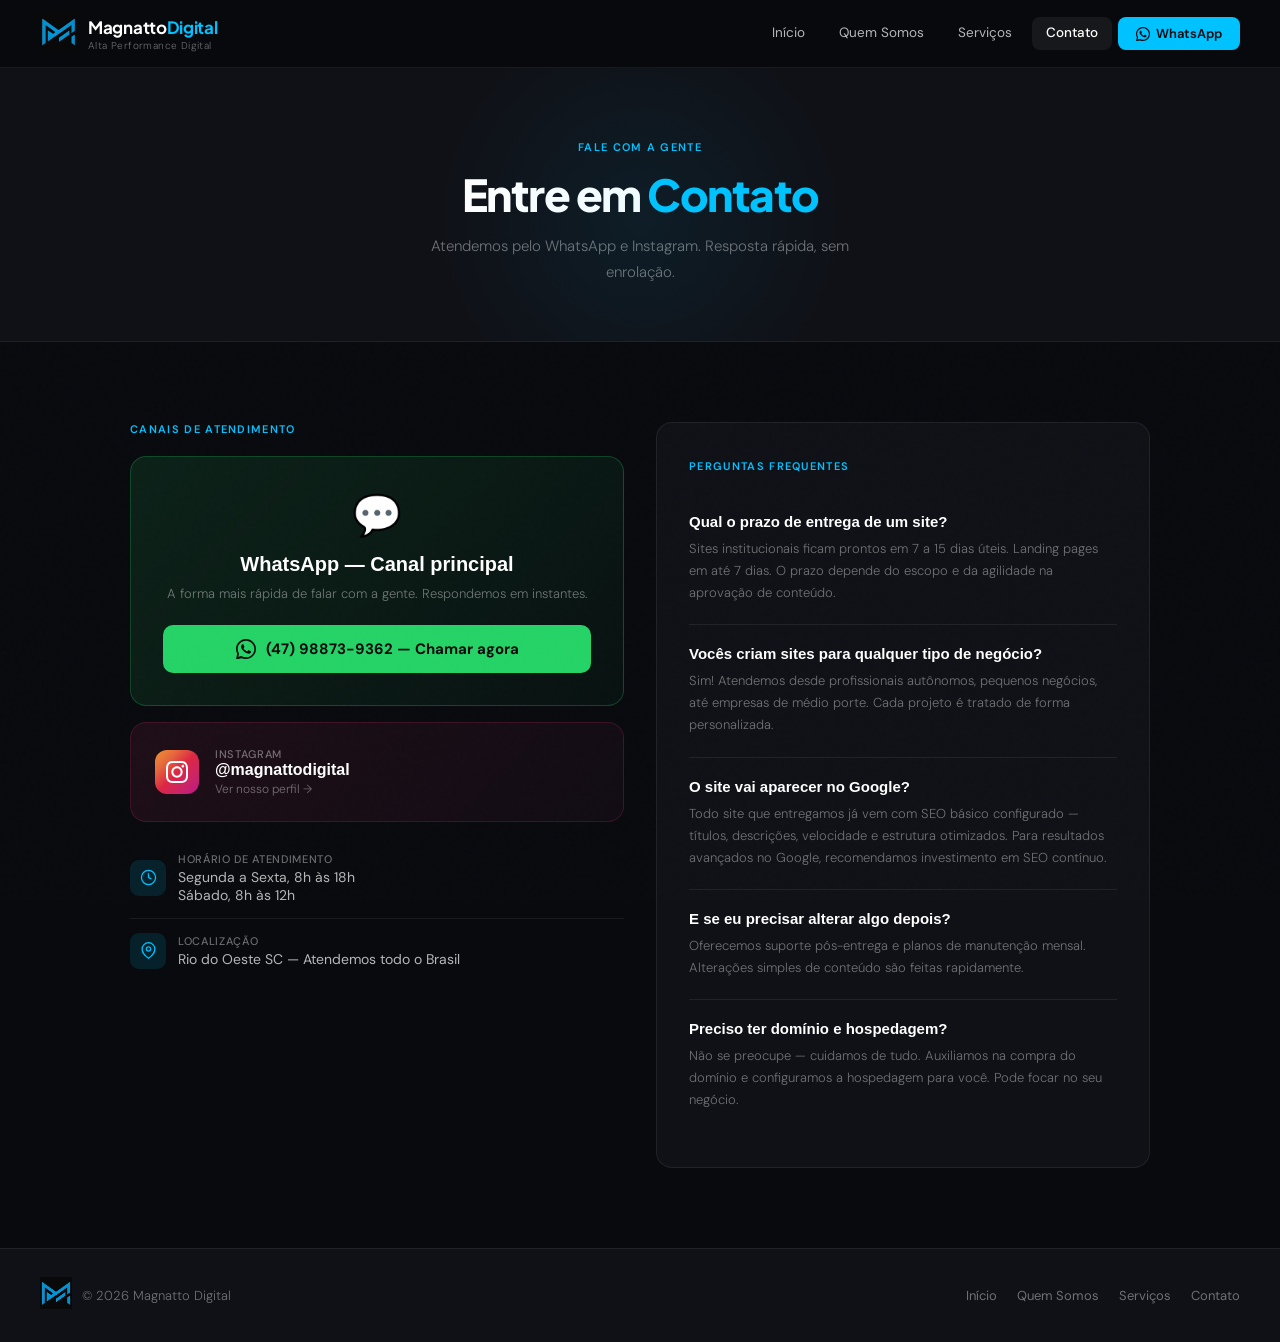
==== contato.html @ c5ee1d82 "Add files via upload" ====
<!DOCTYPE html>
<html lang="pt-BR">
<head>
  <meta charset="UTF-8"/>
  <meta name="viewport" content="width=device-width, initial-scale=1.0"/>
  <title>Contato — Magnatto Digital</title>
  <meta name="description" content="Entre em contato com a Magnatto Digital. Atendemos pelo WhatsApp e Instagram."/>
  <link rel="stylesheet" href="style.css"/>
  <link rel="icon" href="favicon.png" type="image/svg+xml"/>
  <style>
    .contact-box {
      background: var(--surface);
      border: 1px solid var(--border);
      border-radius: var(--radius-lg);
      padding: 36px 32px;
    }
    .wpp-big-card {
      background: linear-gradient(135deg, rgba(37,211,102,0.12), rgba(37,211,102,0.04));
      border: 1px solid rgba(37,211,102,0.25);
      border-radius: var(--radius-lg);
      padding: 32px;
      text-align: center;
      margin-bottom: 16px;
    }
    .wpp-big-card h3 {
      font-family: 'Syne', sans-serif;
      font-size: 20px;
      font-weight: 700;
      margin-bottom: 8px;
    }
    .wpp-big-card p {
      font-size: 13px;
      color: var(--white-40);
      margin-bottom: 20px;
      font-weight: 300;
      line-height: 1.6;
    }
    .ig-card {
      background: linear-gradient(135deg, rgba(225,48,108,0.1), rgba(193,53,132,0.05));
      border: 1px solid rgba(225,48,108,0.2);
      border-radius: var(--radius-lg);
      padding: 24px;
      display: flex;
      align-items: center;
      gap: 16px;
      text-decoration: none;
      transition: border-color 0.2s, transform 0.2s;
    }
    .ig-card:hover {
      border-color: rgba(225,48,108,0.4);
      transform: translateY(-2px);
    }
    .ig-icon {
      width: 44px;
      height: 44px;
      background: linear-gradient(135deg, #f09433, #e6683c, #dc2743, #cc2366, #bc1888);
      border-radius: 12px;
      display: flex;
      align-items: center;
      justify-content: center;
      flex-shrink: 0;
    }
    .ig-label { font-size: 11px; color: var(--white-40); text-transform: uppercase; letter-spacing: 0.06em; font-weight: 500; }
    .ig-handle { font-size: 16px; font-weight: 600; color: var(--white); font-family: 'Syne', sans-serif; }
    .faq-item {
      border-bottom: 1px solid var(--border);
      padding: 20px 0;
    }
    .faq-item:last-child { border-bottom: none; }
    .faq-q {
      font-family: 'Syne', sans-serif;
      font-size: 15px;
      font-weight: 600;
      color: var(--white);
      margin-bottom: 8px;
    }
    .faq-a {
      font-size: 13px;
      color: var(--white-40);
      line-height: 1.7;
      font-weight: 300;
    }
  </style>
</head>
<body>

<!-- NAVBAR -->
<nav class="nav">
  <a href="index.html" class="logo">
    <div class="logo-mark">
      <img src="favicon.png" alt="logo" style="width:37px;height:37px;">
    </div>
    <div>
      <div class="logo-text">Magnatto<span>Digital</span></div>
      <div class="logo-tagline">Alta Performance Digital</div>
    </div>
  </a>
  <div class="nav-links">
    <a href="index.html">Início</a>
    <a href="quem-somos.html">Quem Somos</a>
    <a href="servicos.html">Serviços</a>
    <a href="contato.html" class="active">Contato</a>
    <a href="#" class="nav-cta" data-wpp="">
      <svg width="14" height="14" viewBox="0 0 24 24" fill="currentColor"><path d="M17.472 14.382c-.297-.149-1.758-.867-2.03-.967-.273-.099-.471-.148-.67.15-.197.297-.767.966-.94 1.164-.173.199-.347.223-.644.075-.297-.15-1.255-.463-2.39-1.475-.883-.788-1.48-1.761-1.653-2.059-.173-.297-.018-.458.13-.606.134-.133.298-.347.446-.52.149-.174.198-.298.298-.497.099-.198.05-.371-.025-.52-.075-.149-.669-1.612-.916-2.207-.242-.579-.487-.5-.669-.51-.173-.008-.371-.01-.57-.01-.198 0-.52.074-.792.372-.272.297-1.04 1.016-1.04 2.479 0 1.462 1.065 2.875 1.213 3.074.149.198 2.096 3.2 5.077 4.487.709.306 1.262.489 1.694.625.712.227 1.36.195 1.871.118.571-.085 1.758-.719 2.006-1.413.248-.694.248-1.289.173-1.413-.074-.124-.272-.198-.57-.347z"/><path d="M12 0C5.373 0 0 5.373 0 12c0 2.123.554 4.118 1.522 5.847L.057 23.853a.5.5 0 0 0 .609.608l6.007-1.464A11.939 11.939 0 0 0 12 24c6.627 0 12-5.373 12-12S18.627 0 12 0zm0 22a9.952 9.952 0 0 1-5.093-1.396l-.363-.215-3.769.918.936-3.669-.236-.378A9.952 9.952 0 0 1 2 12C2 6.477 6.477 2 12 2s10 4.477 10 10-4.477 10-10 10z"/></svg>
      WhatsApp
    </a>
  </div>
  <button class="hamburger" id="hamburger" aria-label="Menu">
    <span></span><span></span><span></span>
  </button>
</nav>

<div class="mobile-menu" id="mobileMenu">
  <a href="index.html">Início</a>
  <a href="quem-somos.html">Quem Somos</a>
  <a href="servicos.html">Serviços</a>
  <a href="contato.html" class="active">Contato</a>
  <a href="#" class="mob-wpp" data-wpp="">
    <svg width="16" height="16" viewBox="0 0 24 24" fill="currentColor"><path d="M17.472 14.382c-.297-.149-1.758-.867-2.03-.967-.273-.099-.471-.148-.67.15-.197.297-.767.966-.94 1.164-.173.199-.347.223-.644.075-.297-.15-1.255-.463-2.39-1.475-.883-.788-1.48-1.761-1.653-2.059-.173-.297-.018-.458.13-.606.134-.133.298-.347.446-.52.149-.174.198-.298.298-.497.099-.198.05-.371-.025-.52-.075-.149-.669-1.612-.916-2.207-.242-.579-.487-.5-.669-.51-.173-.008-.371-.01-.57-.01-.198 0-.52.074-.792.372-.272.297-1.04 1.016-1.04 2.479 0 1.462 1.065 2.875 1.213 3.074.149.198 2.096 3.2 5.077 4.487.709.306 1.262.489 1.694.625.712.227 1.36.195 1.871.118.571-.085 1.758-.719 2.006-1.413.248-.694.248-1.289.173-1.413-.074-.124-.272-.198-.57-.347z"/><path d="M12 0C5.373 0 0 5.373 0 12c0 2.123.554 4.118 1.522 5.847L.057 23.853a.5.5 0 0 0 .609.608l6.007-1.464A11.939 11.939 0 0 0 12 24c6.627 0 12-5.373 12-12S18.627 0 12 0zm0 22a9.952 9.952 0 0 1-5.093-1.396l-.363-.215-3.769.918.936-3.669-.236-.378A9.952 9.952 0 0 1 2 12C2 6.477 6.477 2 12 2s10 4.477 10 10-4.477 10-10 10z"/></svg>
    Falar no WhatsApp
  </a>
</div>

<!-- PAGE HERO -->
<div class="page-hero">
  <div class="page-hero-glow"></div>
  <div class="section-label">Fale com a gente</div>
  <h1>Entre em <span style="color:var(--accent)">Contato</span></h1>
  <p>Atendemos pelo WhatsApp e Instagram. Resposta rápida, sem enrolação.</p>
</div>

<!-- CONTATO -->
<section class="section">
  <div class="contact-grid">

    <!-- CANAIS DE CONTATO -->
    <div>
      <div class="section-label" style="margin-bottom:20px;">Canais de atendimento</div>

      <div class="wpp-big-card">
        <div style="font-size:40px; margin-bottom:12px;">💬</div>
        <h3>WhatsApp — Canal principal</h3>
        <p>A forma mais rápida de falar com a gente. Respondemos em instantes.</p>
        <a href="#" class="btn-wpp" style="justify-content:center; width:100%; font-size:15px;" data-wpp="Olá! Vi o site da Magnatto Digital e gostaria de saber mais.">
          <svg width="20" height="20" viewBox="0 0 24 24" fill="currentColor"><path d="M17.472 14.382c-.297-.149-1.758-.867-2.03-.967-.273-.099-.471-.148-.67.15-.197.297-.767.966-.94 1.164-.173.199-.347.223-.644.075-.297-.15-1.255-.463-2.39-1.475-.883-.788-1.48-1.761-1.653-2.059-.173-.297-.018-.458.13-.606.134-.133.298-.347.446-.52.149-.174.198-.298.298-.497.099-.198.05-.371-.025-.52-.075-.149-.669-1.612-.916-2.207-.242-.579-.487-.5-.669-.51-.173-.008-.371-.01-.57-.01-.198 0-.52.074-.792.372-.272.297-1.04 1.016-1.04 2.479 0 1.462 1.065 2.875 1.213 3.074.149.198 2.096 3.2 5.077 4.487.709.306 1.262.489 1.694.625.712.227 1.36.195 1.871.118.571-.085 1.758-.719 2.006-1.413.248-.694.248-1.289.173-1.413-.074-.124-.272-.198-.57-.347z"/><path d="M12 0C5.373 0 0 5.373 0 12c0 2.123.554 4.118 1.522 5.847L.057 23.853a.5.5 0 0 0 .609.608l6.007-1.464A11.939 11.939 0 0 0 12 24c6.627 0 12-5.373 12-12S18.627 0 12 0zm0 22a9.952 9.952 0 0 1-5.093-1.396l-.363-.215-3.769.918.936-3.669-.236-.378A9.952 9.952 0 0 1 2 12C2 6.477 6.477 2 12 2s10 4.477 10 10-4.477 10-10 10z"/></svg>
          (47) 98873-9362 — Chamar agora
        </a>
      </div>

      <a href="https://instagram.com/magnattodigital" target="_blank" class="ig-card">
        <div class="ig-icon">
          <svg width="22" height="22" viewBox="0 0 24 24" fill="white"><path d="M12 2.163c3.204 0 3.584.012 4.85.07 3.252.148 4.771 1.691 4.919 4.919.058 1.265.069 1.645.069 4.849 0 3.205-.012 3.584-.069 4.849-.149 3.225-1.664 4.771-4.919 4.919-1.266.058-1.644.07-4.85.07-3.204 0-3.584-.012-4.849-.07-3.26-.149-4.771-1.699-4.919-4.92-.058-1.265-.07-1.644-.07-4.849 0-3.204.013-3.583.07-4.849.149-3.227 1.664-4.771 4.919-4.919 1.266-.057 1.645-.069 4.849-.069zm0-2.163c-3.259 0-3.667.014-4.947.072-4.358.2-6.78 2.618-6.98 6.98-.059 1.281-.073 1.689-.073 4.948 0 3.259.014 3.668.072 4.948.2 4.358 2.618 6.78 6.98 6.98 1.281.058 1.689.072 4.948.072 3.259 0 3.668-.014 4.948-.072 4.354-.2 6.782-2.618 6.979-6.98.059-1.28.073-1.689.073-4.948 0-3.259-.014-3.667-.072-4.947-.196-4.354-2.617-6.78-6.979-6.98-1.281-.059-1.69-.073-4.949-.073zm0 5.838c-3.403 0-6.162 2.759-6.162 6.162s2.759 6.163 6.162 6.163 6.162-2.759 6.162-6.163c0-3.403-2.759-6.162-6.162-6.162zm0 10.162c-2.209 0-4-1.79-4-4 0-2.209 1.791-4 4-4s4 1.791 4 4c0 2.21-1.791 4-4 4zm6.406-11.845c-.796 0-1.441.645-1.441 1.44s.645 1.44 1.441 1.44c.795 0 1.439-.645 1.439-1.44s-.644-1.44-1.439-1.44z"/></svg>
        </div>
        <div>
          <div class="ig-label">Instagram</div>
          <div class="ig-handle">@magnattodigital</div>
          <div style="font-size:12px; color:var(--white-40); margin-top:2px; font-weight:300;">Ver nosso perfil →</div>
        </div>
      </a>

      <div style="margin-top:16px; display:flex; flex-direction:column; gap:0;">
        <div class="contact-item">
          <div class="contact-item-icon">
            <svg viewBox="0 0 24 24" fill="none" stroke="currentColor" stroke-width="1.8"><circle cx="12" cy="12" r="10"/><path d="M12 6v6l4 2"/></svg>
          </div>
          <div>
            <div class="contact-item-label">Horário de atendimento</div>
            <div class="contact-item-value">Segunda a Sexta, 8h às 18h <br>Sábado, 8h às 12h</div>
          </div>
        </div>
        <div class="contact-item">
          <div class="contact-item-icon">
            <svg viewBox="0 0 24 24" fill="none" stroke="currentColor" stroke-width="1.8"><path d="M21 10c0 7-9 13-9 13s-9-6-9-13a9 9 0 0 1 18 0z"/><circle cx="12" cy="10" r="3"/></svg>
          </div>
          <div>
            <div class="contact-item-label">Localização</div>
            <div class="contact-item-value">Rio do Oeste SC — Atendemos todo o Brasil</div>
          </div>
        </div>
      </div>
    </div>

    <!-- FAQ -->
    <div class="contact-box">
      <div class="section-label" style="margin-bottom:20px;">Perguntas frequentes</div>
      <div>
        <div class="faq-item">
          <div class="faq-q">Qual o prazo de entrega de um site?</div>
          <div class="faq-a">Sites institucionais ficam prontos em 7 a 15 dias úteis. Landing pages em até 7 dias. O prazo depende do escopo e da agilidade na aprovação de conteúdo.</div>
        </div>
        <div class="faq-item">
          <div class="faq-q">Vocês criam sites para qualquer tipo de negócio?</div>
          <div class="faq-a">Sim! Atendemos desde profissionais autônomos, pequenos negócios, até empresas de médio porte. Cada projeto é tratado de forma personalizada.</div>
        </div>
        <div class="faq-item">
          <div class="faq-q">O site vai aparecer no Google?</div>
          <div class="faq-a">Todo site que entregamos já vem com SEO básico configurado — títulos, descrições, velocidade e estrutura otimizados. Para resultados avançados no Google, recomendamos investimento em SEO contínuo.</div>
        </div>
        <div class="faq-item">
          <div class="faq-q">E se eu precisar alterar algo depois?</div>
          <div class="faq-a">Oferecemos suporte pós-entrega e planos de manutenção mensal. Alterações simples de conteúdo são feitas rapidamente.</div>
        </div>
        <div class="faq-item">
          <div class="faq-q">Preciso ter domínio e hospedagem?</div>
          <div class="faq-a">Não se preocupe — cuidamos de tudo. Auxiliamos na compra do domínio e configuramos a hospedagem para você. Pode focar no seu negócio.</div>
        </div>
      </div>
    </div>

  </div>
</section>

<footer>
  <div class="logo" style="gap:10px;">
    <div class="logo-mark">
      <img src="favicon.png" alt="logo" style="width:32px;height:32px;">
    </div>
    <div class="footer-copy">© 2026 Magnatto Digital</div>
  </div>
  <div class="footer-links">
    <a href="index.html">Início</a>
    <a href="quem-somos.html">Quem Somos</a>
    <a href="servicos.html">Serviços</a>
    <a href="contato.html">Contato</a>
  </div>
</footer>

<script src="script.js"></script>
</body>
</html>
---- style.css ----
@import url('https://fonts.googleapis.com/css2?family=Plus+Jakarta+Sans:wght@400;500;600;700;800&family=DM+Sans:ital,opsz,wght@0,9..40,300;0,9..40,400;0,9..40,500;1,9..40,300&display=swap');

* { box-sizing: border-box; margin: 0; padding: 0; }

:root {
  --black: #080A0E;
  --surface: #0F1117;
  --surface2: #161820;
  --border: rgba(255,255,255,0.07);
  --border-hover: rgba(255,255,255,0.15);
  --white: #FFFFFF;
  --white-70: rgba(255,255,255,0.7);
  --white-40: rgba(255,255,255,0.4);
  --white-10: rgba(255,255,255,0.06);
  --accent: #00C2FF;
  --accent-dim: rgba(0,194,255,0.12);
  --accent-glow: rgba(0,194,255,0.3);
  --gold: #F0B429;
  --gold-dim: rgba(240,180,41,0.1);
  --radius: 10px;
  --radius-lg: 16px;
}

html { scroll-behavior: smooth; }

body {
  font-family: 'DM Sans', sans-serif;
  background: var(--black);
  color: var(--white);
  -webkit-font-smoothing: antialiased;
}

/* ===== NOISE TEXTURE OVERLAY ===== */
body::before {
  content: '';
  position: fixed;
  inset: 0;
  background-image: url("data:image/svg+xml,%3Csvg viewBox='0 0 256 256' xmlns='http://www.w3.org/2000/svg'%3E%3Cfilter id='noise'%3E%3CfeTurbulence type='fractalNoise' baseFrequency='0.9' numOctaves='4' stitchTiles='stitch'/%3E%3C/filter%3E%3Crect width='100%25' height='100%25' filter='url(%23noise)' opacity='0.04'/%3E%3C/svg%3E");
  pointer-events: none;
  z-index: 0;
  opacity: 0.4;
}

/* ===== NAVBAR ===== */
.nav {
  display: flex;
  justify-content: space-between;
  align-items: center;
  padding: 0 40px;
  height: 68px;
  border-bottom: 1px solid var(--border);
  background: rgba(8,10,14,0.85);
  backdrop-filter: blur(20px);
  -webkit-backdrop-filter: blur(20px);
  position: sticky;
  top: 0;
  z-index: 100;
}

.logo {
  display: flex;
  align-items: center;
  gap: 11px;
  text-decoration: none;
}



.logo-text {
  font-family: 'Plus Jakarta Sans', sans-serif;
  font-weight: 700;
  font-size: 17px;
  color: var(--white);
  letter-spacing: -0.3px;
}

.logo-text span { color: var(--accent); }

.logo-tagline {
  font-size: 10px;
  color: var(--white-40);
  font-weight: 300;
  letter-spacing: 0.04em;
  margin-top: 1px;
}

.nav-links {
  display: flex;
  gap: 6px;
}

.nav-links a {
  font-size: 13.5px;
  color: var(--white-70);
  text-decoration: none;
  padding: 7px 14px;
  border-radius: 8px;
  transition: all 0.2s;
  font-weight: 400;
}

.nav-links a:hover { color: var(--white); background: var(--white-10); }
.nav-links a.active { color: var(--white); background: var(--white-10); font-weight: 500; }

.nav-cta {
  background: var(--accent);
  color: var(--black) !important;
  font-weight: 600 !important;
  padding: 8px 18px !important;
  border-radius: 8px !important;
  font-size: 13px !important;
  display: flex;
  align-items: center;
  gap: 6px;
  transition: all 0.2s !important;
  text-decoration: none;
}

.nav-cta:hover {
  background: #33CFFF !important;
  transform: translateY(-1px);
  box-shadow: 0 4px 20px var(--accent-glow) !important;
}

/* Hamburger */
.hamburger {
  display: none;
  flex-direction: column;
  gap: 5px;
  background: none;
  border: none;
  cursor: pointer;
  padding: 6px;
  border-radius: 8px;
}
.hamburger span {
  display: block;
  width: 22px;
  height: 2px;
  background: var(--white);
  border-radius: 2px;
  transition: transform 0.25s ease, opacity 0.2s ease;
  transform-origin: center;
}
.hamburger.open span:nth-child(1) { transform: translateY(7px) rotate(45deg); }
.hamburger.open span:nth-child(2) { opacity: 0; transform: scaleX(0); }
.hamburger.open span:nth-child(3) { transform: translateY(-7px) rotate(-45deg); }

.mobile-menu {
  display: none;
  flex-direction: column;
  position: fixed;
  top: 68px;
  left: 0; right: 0;
  background: rgba(8,10,14,0.97);
  backdrop-filter: blur(20px);
  border-bottom: 1px solid var(--border);
  z-index: 99;
  padding: 12px 0 20px;
  animation: slideDown 0.2s ease;
}
.mobile-menu.open { display: flex; }
@keyframes slideDown {
  from { opacity: 0; transform: translateY(-8px); }
  to   { opacity: 1; transform: translateY(0); }
}
.mobile-menu a {
  padding: 14px 28px;
  font-size: 15px;
  color: var(--white-70);
  text-decoration: none;
  transition: color 0.15s, background 0.15s;
  font-family: 'DM Sans', sans-serif;
}
.mobile-menu a:hover, .mobile-menu a.active { color: var(--white); background: var(--white-10); }
.mobile-menu .mob-wpp {
  margin: 12px 20px 0;
  background: #25D366;
  color: var(--black) !important;
  font-weight: 600 !important;
  border-radius: 10px;
  justify-content: center;
  display: flex;
  align-items: center;
  gap: 8px;
}

/* ===== HERO ===== */
.hero {
  min-height: calc(100vh - 68px);
  display: flex;
  align-items: center;
  justify-content: center;
  padding: 80px 40px;
  position: relative;
  overflow: hidden;
  text-align: center;
}

.hero-glow {
  position: absolute;
  width: 600px;
  height: 600px;
  background: radial-gradient(circle, rgba(0,194,255,0.12) 0%, transparent 70%);
  top: 50%;
  left: 50%;
  transform: translate(-50%, -55%);
  pointer-events: none;
}

.hero-grid-lines {
  position: absolute;
  inset: 0;
  background-image:
    linear-gradient(rgba(255,255,255,0.02) 1px, transparent 1px),
    linear-gradient(90deg, rgba(255,255,255,0.02) 1px, transparent 1px);
  background-size: 60px 60px;
  pointer-events: none;
}

.hero-content { position: relative; z-index: 2; max-width: 780px; }

.hero-badge {
  display: inline-flex;
  align-items: center;
  gap: 7px;
  background: var(--accent-dim);
  border: 1px solid rgba(0,194,255,0.25);
  color: var(--accent);
  font-size: 12px;
  font-weight: 500;
  padding: 6px 14px;
  border-radius: 20px;
  margin-bottom: 28px;
  letter-spacing: 0.02em;
}

.hero-badge::before {
  content: '';
  width: 6px; height: 6px;
  border-radius: 50%;
  background: var(--accent);
  animation: pulse 2s infinite;
}

@keyframes pulse {
  0%, 100% { opacity: 1; transform: scale(1); }
  50% { opacity: 0.5; transform: scale(0.8); }
}

.hero h1 {
  font-family: 'Plus Jakarta Sans', sans-serif;
  font-size: clamp(28px, 4.5vw, 52px);
  font-weight: 800;
  line-height: 1.15;
  letter-spacing: -1.5px;
  color: var(--white);
  margin-bottom: 22px;
}

.hero h1 .highlight {
  background: linear-gradient(90deg, var(--accent), #0077FF);
  -webkit-background-clip: text;
  -webkit-text-fill-color: transparent;
  background-clip: text;
}

.hero p {
  font-size: 17px;
  color: var(--white-70);
  line-height: 1.7;
  max-width: 560px;
  margin: 0 auto 36px;
  font-weight: 300;
}

.hero-actions {
  display: flex;
  gap: 12px;
  justify-content: center;
  flex-wrap: wrap;
}

.btn-primary {
  background: var(--accent);
  color: var(--black);
  border: none;
  padding: 14px 28px;
  border-radius: var(--radius);
  font-size: 14px;
  font-weight: 700;
  cursor: pointer;
  font-family: 'DM Sans', sans-serif;
  transition: all 0.2s;
  display: inline-flex;
  align-items: center;
  gap: 8px;
  text-decoration: none;
}

.btn-primary:hover {
  background: #33CFFF;
  transform: translateY(-2px);
  box-shadow: 0 8px 30px var(--accent-glow);
}

.btn-ghost {
  background: transparent;
  color: var(--white-70);
  border: 1px solid var(--border-hover);
  padding: 14px 28px;
  border-radius: var(--radius);
  font-size: 14px;
  font-weight: 500;
  cursor: pointer;
  font-family: 'DM Sans', sans-serif;
  transition: all 0.2s;
  text-decoration: none;
  display: inline-flex;
  align-items: center;
  gap: 8px;
}

.btn-ghost:hover {
  color: var(--white);
  border-color: rgba(255,255,255,0.3);
  background: var(--white-10);
}

.btn-wpp {
  background: #25D366;
  color: var(--black);
  border: none;
  padding: 14px 28px;
  border-radius: var(--radius);
  font-size: 15px;
  font-weight: 700;
  cursor: pointer;
  font-family: 'DM Sans', sans-serif;
  transition: all 0.2s;
  display: inline-flex;
  align-items: center;
  gap: 10px;
  text-decoration: none;
}

.btn-wpp:hover {
  background: #1ebe5a;
  transform: translateY(-2px);
  box-shadow: 0 8px 30px rgba(37,211,102,0.3);
}

/* ===== STATS BAR ===== */
.stats-bar {
  display: flex;
  justify-content: center;
  border-top: 1px solid var(--border);
  border-bottom: 1px solid var(--border);
  background: var(--surface);
}

.stat-item {
  padding: 24px 48px;
  text-align: center;
  border-right: 1px solid var(--border);
  flex: 1;
  max-width: 200px;
}
.stat-item:last-child { border-right: none; }

.stat-num {
  font-family: 'Plus Jakarta Sans', sans-serif;
  font-size: 26px;
  font-weight: 700;
  color: var(--accent);
  line-height: 1;
}

.stat-label {
  font-size: 12px;
  color: var(--white-40);
  margin-top: 4px;
  font-weight: 300;
}

/* ===== SECTIONS ===== */
.section {
  padding: 80px 40px;
  max-width: 1100px;
  margin: 0 auto;
}

.section-label {
  font-size: 11px;
  font-weight: 600;
  color: var(--accent);
  letter-spacing: 0.12em;
  text-transform: uppercase;
  margin-bottom: 12px;
}

.section-title {
  font-family: 'Plus Jakarta Sans', sans-serif;
  font-size: clamp(26px, 4vw, 38px);
  font-weight: 700;
  color: var(--white);
  letter-spacing: -1px;
  line-height: 1.15;
  margin-bottom: 14px;
}

.section-sub {
  font-size: 15px;
  color: var(--white-40);
  line-height: 1.7;
  max-width: 520px;
  font-weight: 300;
  margin-bottom: 48px;
}

/* ===== SERVICES GRID ===== */
.services-grid {
  display: grid;
  grid-template-columns: repeat(3, 1fr);
  gap: 16px;
}

.service-card {
  background: var(--surface);
  border: 1px solid var(--border);
  border-radius: var(--radius-lg);
  padding: 28px 24px;
  transition: all 0.25s;
  position: relative;
  overflow: hidden;
}

.service-card::before {
  content: '';
  position: absolute;
  inset: 0;
  background: linear-gradient(135deg, var(--accent-dim), transparent);
  opacity: 0;
  transition: opacity 0.3s;
  border-radius: var(--radius-lg);
}

.service-card:hover {
  border-color: rgba(0,194,255,0.3);
  transform: translateY(-3px);
  box-shadow: 0 12px 40px rgba(0,0,0,0.4);
}

.service-card:hover::before { opacity: 1; }

.service-icon {
  width: 46px;
  height: 46px;
  background: var(--accent-dim);
  border: 1px solid rgba(0,194,255,0.2);
  border-radius: 12px;
  display: flex;
  align-items: center;
  justify-content: center;
  margin-bottom: 18px;
  position: relative;
}

.service-icon svg { width: 22px; height: 22px; color: var(--accent); }

.service-name {
  font-family: 'Plus Jakarta Sans', sans-serif;
  font-size: 16px;
  font-weight: 600;
  color: var(--white);
  margin-bottom: 8px;
}

.service-desc {
  font-size: 13px;
  color: var(--white-40);
  line-height: 1.6;
  font-weight: 300;
}

.service-tag {
  display: inline-block;
  margin-top: 16px;
  font-size: 11px;
  font-weight: 500;
  padding: 3px 10px;
  border-radius: 20px;
  background: var(--accent-dim);
  color: var(--accent);
  border: 1px solid rgba(0,194,255,0.15);
}

/* ===== FEATURED (destaque) ===== */
.featured-card {
  grid-column: span 2;
  background: linear-gradient(135deg, rgba(0,194,255,0.08), rgba(0,119,255,0.05));
  border: 1px solid rgba(0,194,255,0.2);
}

/* ===== CTA STRIP ===== */
.cta-strip {
  background: var(--surface);
  border-top: 1px solid var(--border);
  border-bottom: 1px solid var(--border);
  padding: 64px 40px;
  text-align: center;
  position: relative;
  overflow: hidden;
}

.cta-strip-glow {
  position: absolute;
  width: 400px;
  height: 300px;
  background: radial-gradient(circle, rgba(0,194,255,0.08) 0%, transparent 70%);
  top: 50%;
  left: 50%;
  transform: translate(-50%, -50%);
  pointer-events: none;
}

.cta-strip h2 {
  font-family: 'Plus Jakarta Sans', sans-serif;
  font-size: clamp(22px, 3.5vw, 34px);
  font-weight: 700;
  letter-spacing: -0.8px;
  margin-bottom: 12px;
}

.cta-strip p {
  font-size: 15px;
  color: var(--white-40);
  margin-bottom: 32px;
  font-weight: 300;
}

/* ===== FOOTER ===== */
footer {
  border-top: 1px solid var(--border);
  padding: 28px 40px;
  display: flex;
  justify-content: space-between;
  align-items: center;
  flex-wrap: wrap;
  gap: 12px;
  background: var(--surface);
}

.footer-copy {
  font-size: 13px;
  color: var(--white-40);
  font-weight: 300;
}

.footer-links {
  display: flex;
  gap: 20px;
}

.footer-links a {
  font-size: 13px;
  color: var(--white-40);
  text-decoration: none;
  transition: color 0.15s;
}

.footer-links a:hover { color: var(--white-70); }

/* ===== PAGE HERO (inner pages) ===== */
.page-hero {
  padding: 72px 40px 56px;
  text-align: center;
  border-bottom: 1px solid var(--border);
  background: var(--surface);
  position: relative;
  overflow: hidden;
}

.page-hero-glow {
  position: absolute;
  width: 500px;
  height: 300px;
  background: radial-gradient(circle, rgba(0,194,255,0.07) 0%, transparent 70%);
  top: 0; left: 50%;
  transform: translateX(-50%);
  pointer-events: none;
}

.page-hero h1 {
  font-family: 'Plus Jakarta Sans', sans-serif;
  font-size: clamp(28px, 4vw, 44px);
  font-weight: 800;
  letter-spacing: -1.5px;
  margin-bottom: 12px;
}

.page-hero p {
  font-size: 15px;
  color: var(--white-40);
  max-width: 480px;
  margin: 0 auto;
  font-weight: 300;
  line-height: 1.7;
}

/* ===== CARDS GRID ===== */
.cards-grid {
  display: grid;
  grid-template-columns: repeat(2, 1fr);
  gap: 16px;
}

.info-card {
  background: var(--surface);
  border: 1px solid var(--border);
  border-radius: var(--radius-lg);
  padding: 28px;
  transition: border-color 0.2s;
}

.info-card:hover { border-color: var(--border-hover); }

.info-card-title {
  font-family: 'Plus Jakarta Sans', sans-serif;
  font-size: 17px;
  font-weight: 600;
  color: var(--white);
  margin-bottom: 10px;
}

.info-card-text {
  font-size: 14px;
  color: var(--white-40);
  line-height: 1.7;
  font-weight: 300;
}

/* ===== CONTACT FORM AREA ===== */
.contact-grid {
  display: grid;
  grid-template-columns: 1fr 1fr;
  gap: 32px;
  align-items: start;
}

.contact-info h3 {
  font-family: 'Plus Jakarta Sans', sans-serif;
  font-size: 22px;
  font-weight: 700;
  margin-bottom: 14px;
  letter-spacing: -0.5px;
}

.contact-info p {
  font-size: 14px;
  color: var(--white-40);
  line-height: 1.7;
  margin-bottom: 28px;
  font-weight: 300;
}

.contact-item {
  display: flex;
  align-items: center;
  gap: 12px;
  padding: 14px 0;
  border-bottom: 1px solid var(--border);
}

.contact-item:last-child { border-bottom: none; }

.contact-item-icon {
  width: 36px;
  height: 36px;
  background: var(--accent-dim);
  border-radius: 9px;
  display: flex;
  align-items: center;
  justify-content: center;
  flex-shrink: 0;
}

.contact-item-icon svg { width: 17px; height: 17px; color: var(--accent); }

.contact-item-label {
  font-size: 11px;
  color: var(--white-40);
  text-transform: uppercase;
  letter-spacing: 0.06em;
  font-weight: 500;
  margin-bottom: 2px;
}

.contact-item-value {
  font-size: 14px;
  color: var(--white-70);
  font-weight: 400;
}

/* ===== PROCESS STEPS ===== */
.steps-list {
  display: flex;
  flex-direction: column;
  gap: 0;
}

.step {
  display: flex;
  gap: 20px;
  padding: 24px 0;
  border-bottom: 1px solid var(--border);
  position: relative;
}

.step:last-child { border-bottom: none; }

.step-num {
  font-family: 'Plus Jakarta Sans', sans-serif;
  font-size: 11px;
  font-weight: 700;
  color: var(--accent);
  letter-spacing: 0.08em;
  width: 36px;
  flex-shrink: 0;
  padding-top: 2px;
}

.step-title {
  font-family: 'Plus Jakarta Sans', sans-serif;
  font-size: 16px;
  font-weight: 600;
  color: var(--white);
  margin-bottom: 6px;
}

.step-desc {
  font-size: 13px;
  color: var(--white-40);
  line-height: 1.6;
  font-weight: 300;
}

/* ===== DIVIDER ===== */
.divider {
  height: 1px;
  background: var(--border);
  margin: 0;
}

/* ===== RESPONSIVE ===== */
@media (max-width: 768px) {
  .nav { padding: 0 20px; }
  .nav-links, .nav-cta { display: none; }
  .hamburger { display: flex; }

  .hero { padding: 60px 24px; min-height: auto; }
  .hero h1 { letter-spacing: -1px; }
  .hero p { font-size: 15px; }

  .stats-bar { flex-wrap: wrap; }
  .stat-item { border-right: none; border-bottom: 1px solid var(--border); padding: 18px 24px; max-width: 50%; flex: 0 0 50%; }
  .stat-item:nth-child(2n) { border-right: none; }

  .section { padding: 56px 24px; }
  .services-grid { grid-template-columns: 1fr; }
  .featured-card { grid-column: span 1; }
  .cards-grid { grid-template-columns: 1fr; }
  .contact-grid { grid-template-columns: 1fr; }

  .page-hero { padding: 48px 24px 40px; }
  .cta-strip { padding: 48px 24px; }
  footer { padding: 24px 20px; flex-direction: column; text-align: center; }
}
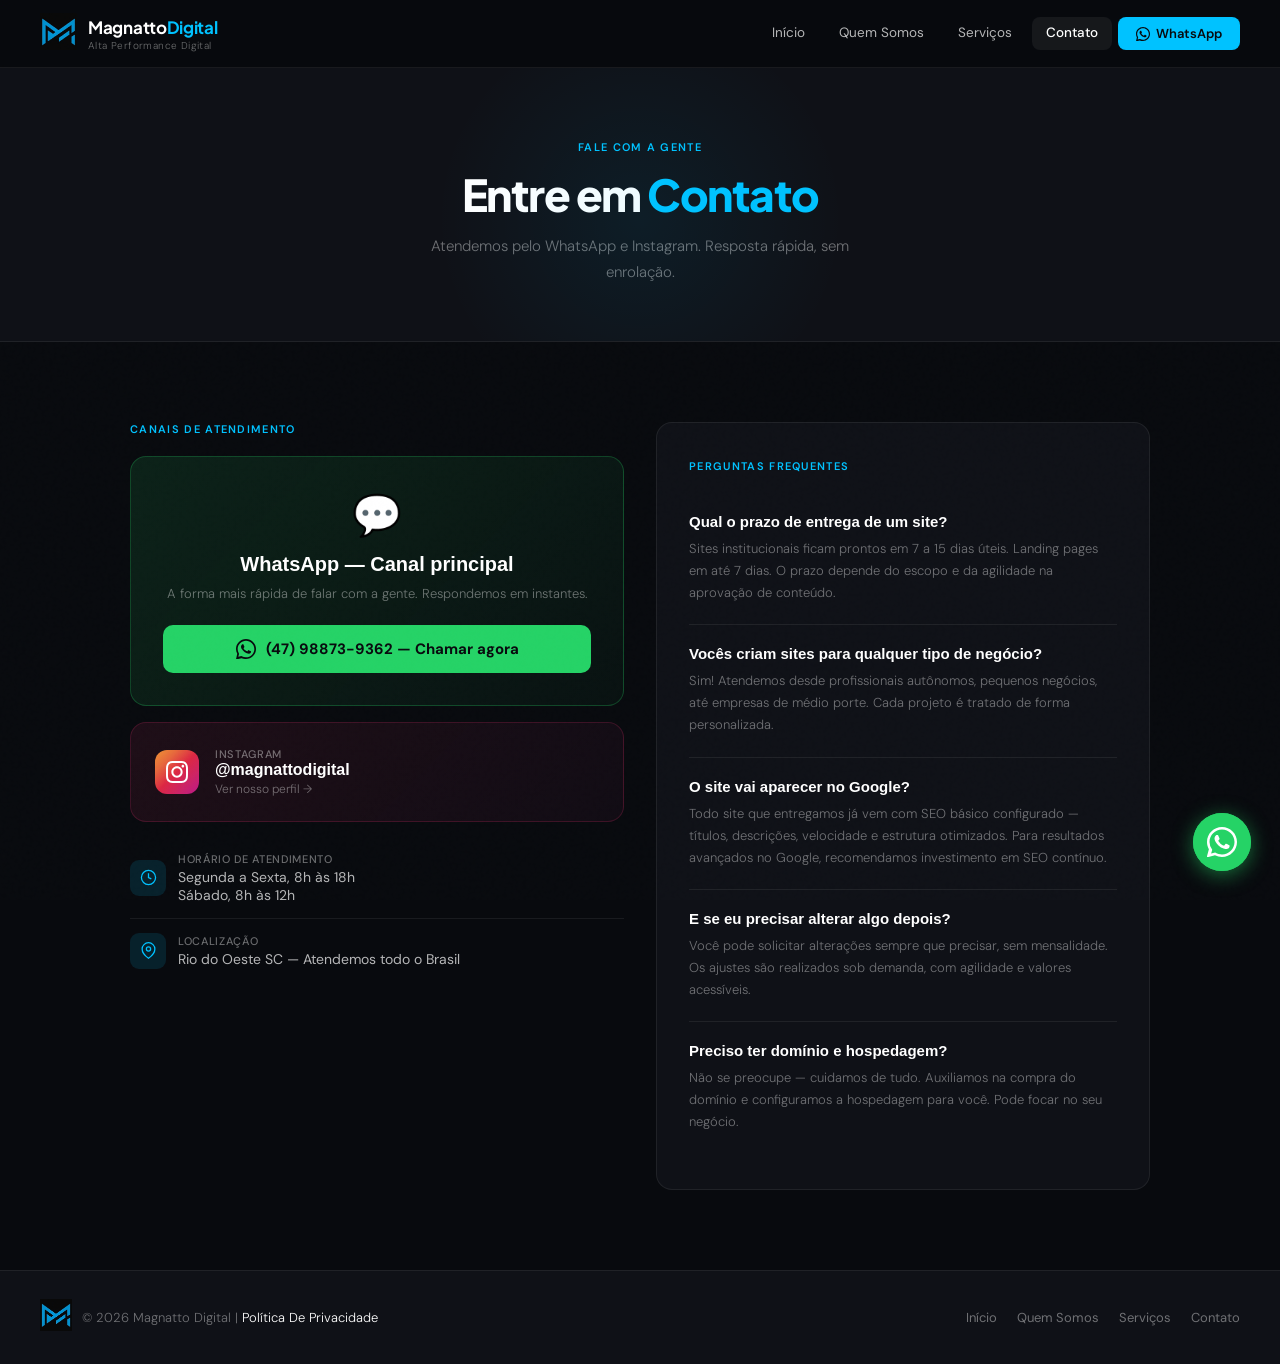
==== commit aeff535b: "Add files via upload" ====
--- a/contato.html
+++ b/contato.html
@@ -198,7 +198,7 @@
         </div>
         <div class="faq-item">
           <div class="faq-q">E se eu precisar alterar algo depois?</div>
-          <div class="faq-a">Oferecemos suporte pós-entrega e planos de manutenção mensal. Alterações simples de conteúdo são feitas rapidamente.</div>
+          <div class="faq-a">Você pode solicitar alterações sempre que precisar, sem mensalidade. Os ajustes são realizados sob demanda, com agilidade e valores acessíveis.</div>
         </div>
         <div class="faq-item">
           <div class="faq-q">Preciso ter domínio e hospedagem?</div>
@@ -209,13 +209,22 @@
 
   </div>
 </section>
+
+<!-- botao de whatsapp no canto inferior -->
+<a href="#" class="fab-whatsapp" id="fabWhatsapp" aria-label="Falar pelo WhatsApp">
+    <svg viewBox="0 0 24 24" fill="currentColor" aria-hidden="true"><path d="M17.472 14.382c-.297-.149-1.758-.867-2.03-.967-.273-.099-.471-.148-.67.15-.197.297-.767.966-.94 1.164-.173.199-.347.223-.644.075-.297-.15-1.255-.463-2.39-1.475-.883-.788-1.48-1.761-1.653-2.059-.173-.297-.018-.458.13-.606.134-.133.298-.347.446-.52.149-.174.198-.298.298-.497.099-.198.05-.371-.025-.52-.075-.149-.669-1.612-.916-2.207-.242-.579-.487-.5-.669-.51-.173-.008-.371-.01-.57-.01-.198 0-.52.074-.792.372-.272.297-1.04 1.016-1.04 2.479 0 1.462 1.065 2.875 1.213 3.074.149.198 2.096 3.2 5.077 4.487.709.306 1.262.489 1.694.625.712.227 1.36.195 1.871.118.571-.085 1.758-.719 2.006-1.413.248-.694.248-1.289.173-1.413-.074-.124-.272-.198-.57-.347z"/><path d="M12 0C5.373 0 0 5.373 0 12c0 2.115.549 4.099 1.51 5.824L.036 23.145a.75.75 0 0 0 .916.898l5.424-1.419A11.943 11.943 0 0 0 12 24c6.627 0 12-5.373 12-12S18.627 0 12 0zm0 22c-1.854 0-3.6-.5-5.105-1.373l-.367-.214-3.214.84.875-3.131-.232-.381A9.956 9.956 0 0 1 2 12C2 6.477 6.477 2 12 2s10 4.477 10 10-4.477 10-10 10z"/></svg>
+    <span class="fab-whatsapp__tooltip">Fale conosco!</span>
+</a>
+
 
 <footer>
   <div class="logo" style="gap:10px;">
     <div class="logo-mark">
       <img src="favicon.png" alt="logo" style="width:32px;height:32px;">
     </div>
-    <div class="footer-copy">© 2026 Magnatto Digital</div>
+    <div class="footer-copy">© 2026 Magnatto Digital | 
+      <a href="politicadeprivacidade.html" class="politica">Política De Privacidade</a>
+    </div>
   </div>
   <div class="footer-links">
     <a href="index.html">Início</a>
--- a/style.css
+++ b/style.css
@@ -776,3 +776,70 @@
   .cta-strip { padding: 48px 24px; }
   footer { padding: 24px 20px; flex-direction: column; text-align: center; }
 }
+
+.fab-whatsapp {
+  position: fixed;
+  bottom: 1.8rem;
+  right: 1.8rem;
+  z-index: 800;
+  width: 58px; height: 58px;
+  background: #25d366;
+  border-radius: 50%;
+  display: flex;
+  align-items: center;
+  justify-content: center;
+  box-shadow: 0 4px 20px rgba(37,211,102,0.5);
+  transition: transform var(--trans), box-shadow var(--trans);
+  animation: fabPop 0.6s var(--ease) 1s both;
+}
+.fab-whatsapp:hover {
+  transform: scale(1.1);
+  box-shadow: 0 8px 30px rgba(37,211,102,0.6);
+}
+.fab-whatsapp svg { width: 30px; height: 30px; color: var(--white); }
+
+/* Pulse ring */
+.fab-whatsapp::before {
+  content: '';
+  position: absolute;
+  width: 100%; height: 100%;
+  border-radius: 50%;
+  background: #25d366;
+  animation: pulse 2.5s ease-out infinite;
+  z-index: -1;
+}
+
+/* Tooltip */
+.fab-whatsapp__tooltip {
+  position: absolute;
+  right: calc(100% + 12px);
+  background: var(--green-900);
+  color: var(--white);
+  font-size: 0.8rem;
+  font-weight: 600;
+  padding: 0.4rem 0.8rem;
+  border-radius: var(--radius-sm);
+  white-space: nowrap;
+  pointer-events: none;
+  opacity: 0;
+  transform: translateX(6px);
+  transition: opacity var(--trans), transform var(--trans);
+}
+.fab-whatsapp__tooltip::after {
+  content: '';
+  position: absolute;
+  top: 50%; right: -5px;
+  transform: translateY(-50%);
+  border: 5px solid transparent;
+  border-left-color: var(--green-900);
+  border-right: 0;
+}
+.fab-whatsapp:hover .fab-whatsapp__tooltip {
+  opacity: 1;
+  transform: translateX(0);
+}
+
+.politica{
+  color: white;
+  text-decoration: none;
+}
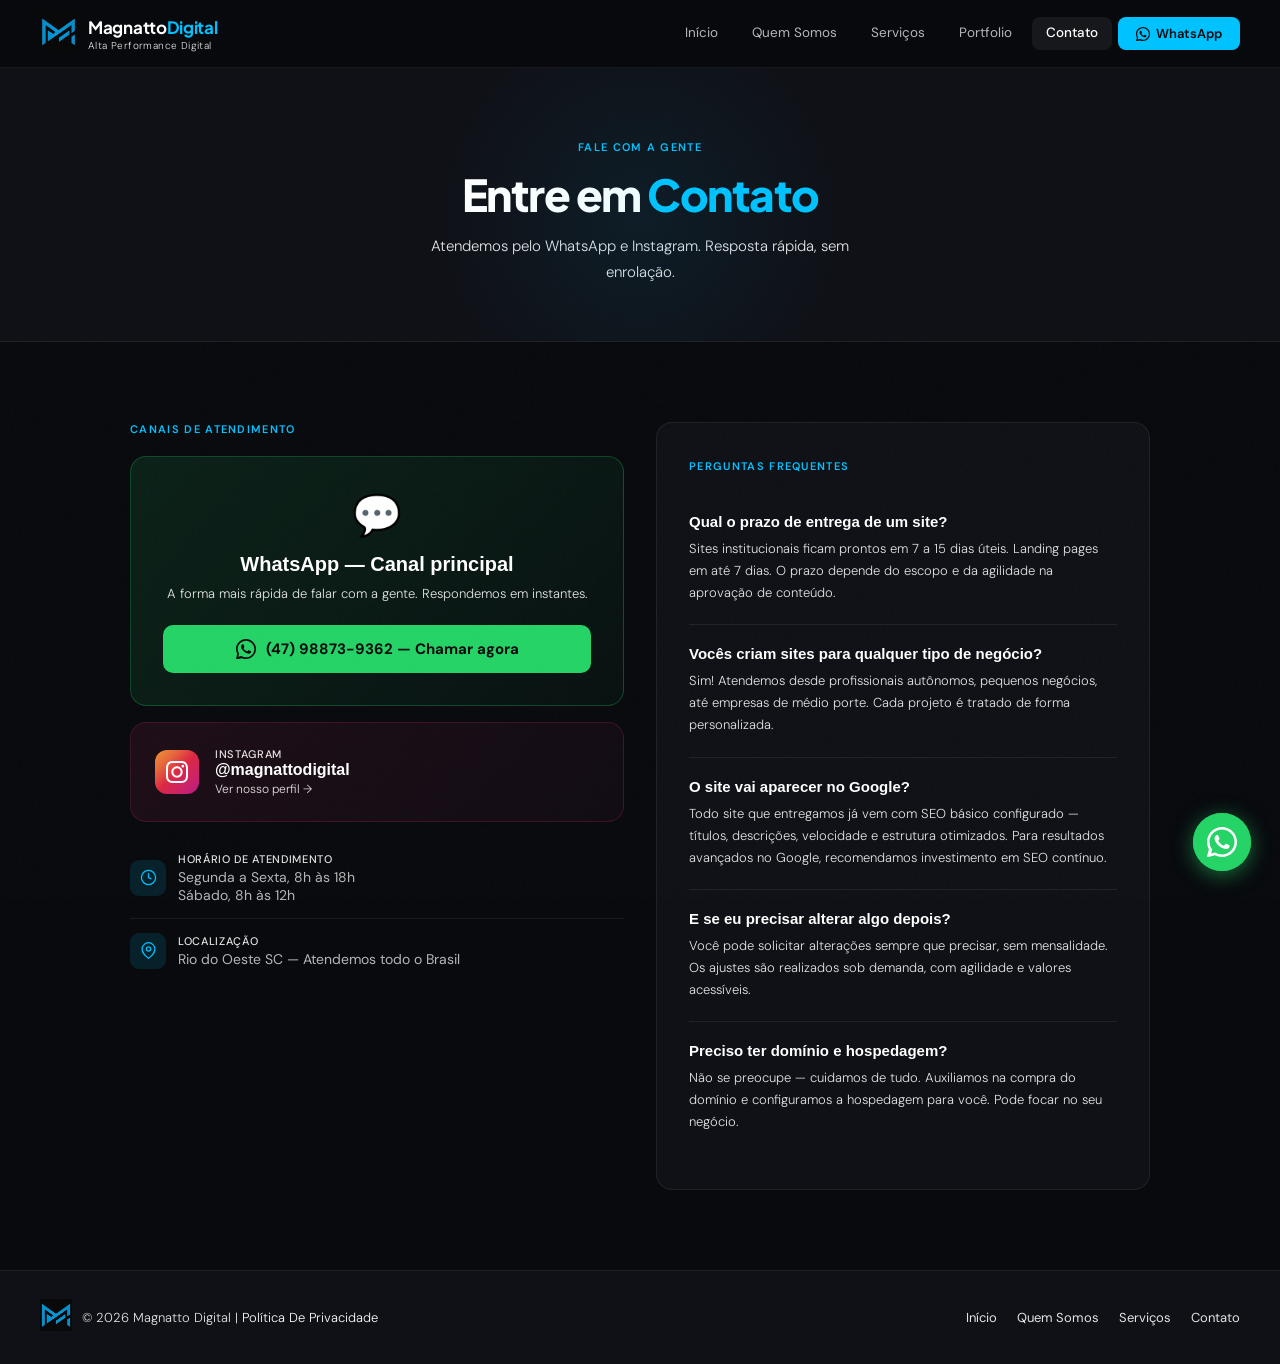
==== commit dd3bcae7: "Add files via upload" ====
--- a/contato.html
+++ b/contato.html
@@ -99,6 +99,7 @@
     <a href="index.html">Início</a>
     <a href="quem-somos.html">Quem Somos</a>
     <a href="servicos.html">Serviços</a>
+    <a href="portfolio.html">Portfolio</a>
     <a href="contato.html" class="active">Contato</a>
     <a href="#" class="nav-cta" data-wpp="">
       <svg width="14" height="14" viewBox="0 0 24 24" fill="currentColor"><path d="M17.472 14.382c-.297-.149-1.758-.867-2.03-.967-.273-.099-.471-.148-.67.15-.197.297-.767.966-.94 1.164-.173.199-.347.223-.644.075-.297-.15-1.255-.463-2.39-1.475-.883-.788-1.48-1.761-1.653-2.059-.173-.297-.018-.458.13-.606.134-.133.298-.347.446-.52.149-.174.198-.298.298-.497.099-.198.05-.371-.025-.52-.075-.149-.669-1.612-.916-2.207-.242-.579-.487-.5-.669-.51-.173-.008-.371-.01-.57-.01-.198 0-.52.074-.792.372-.272.297-1.04 1.016-1.04 2.479 0 1.462 1.065 2.875 1.213 3.074.149.198 2.096 3.2 5.077 4.487.709.306 1.262.489 1.694.625.712.227 1.36.195 1.871.118.571-.085 1.758-.719 2.006-1.413.248-.694.248-1.289.173-1.413-.074-.124-.272-.198-.57-.347z"/><path d="M12 0C5.373 0 0 5.373 0 12c0 2.123.554 4.118 1.522 5.847L.057 23.853a.5.5 0 0 0 .609.608l6.007-1.464A11.939 11.939 0 0 0 12 24c6.627 0 12-5.373 12-12S18.627 0 12 0zm0 22a9.952 9.952 0 0 1-5.093-1.396l-.363-.215-3.769.918.936-3.669-.236-.378A9.952 9.952 0 0 1 2 12C2 6.477 6.477 2 12 2s10 4.477 10 10-4.477 10-10 10z"/></svg>
--- a/style.css
+++ b/style.css
@@ -10,7 +10,7 @@
   --border-hover: rgba(255,255,255,0.15);
   --white: #FFFFFF;
   --white-70: rgba(255,255,255,0.7);
-  --white-40: rgba(255,255,255,0.4);
+  --white-40: rgba(255, 255, 255, 0.886);
   --white-10: rgba(255,255,255,0.06);
   --accent: #00C2FF;
   --accent-dim: rgba(0,194,255,0.12);
@@ -279,6 +279,7 @@
   gap: 12px;
   justify-content: center;
   flex-wrap: wrap;
+  
 }
 
 .btn-primary {
@@ -374,6 +375,7 @@
   font-weight: 700;
   color: var(--accent);
   line-height: 1;
+  
 }
 
 .stat-label {
@@ -842,4 +844,4 @@
 .politica{
   color: white;
   text-decoration: none;
-}+}
